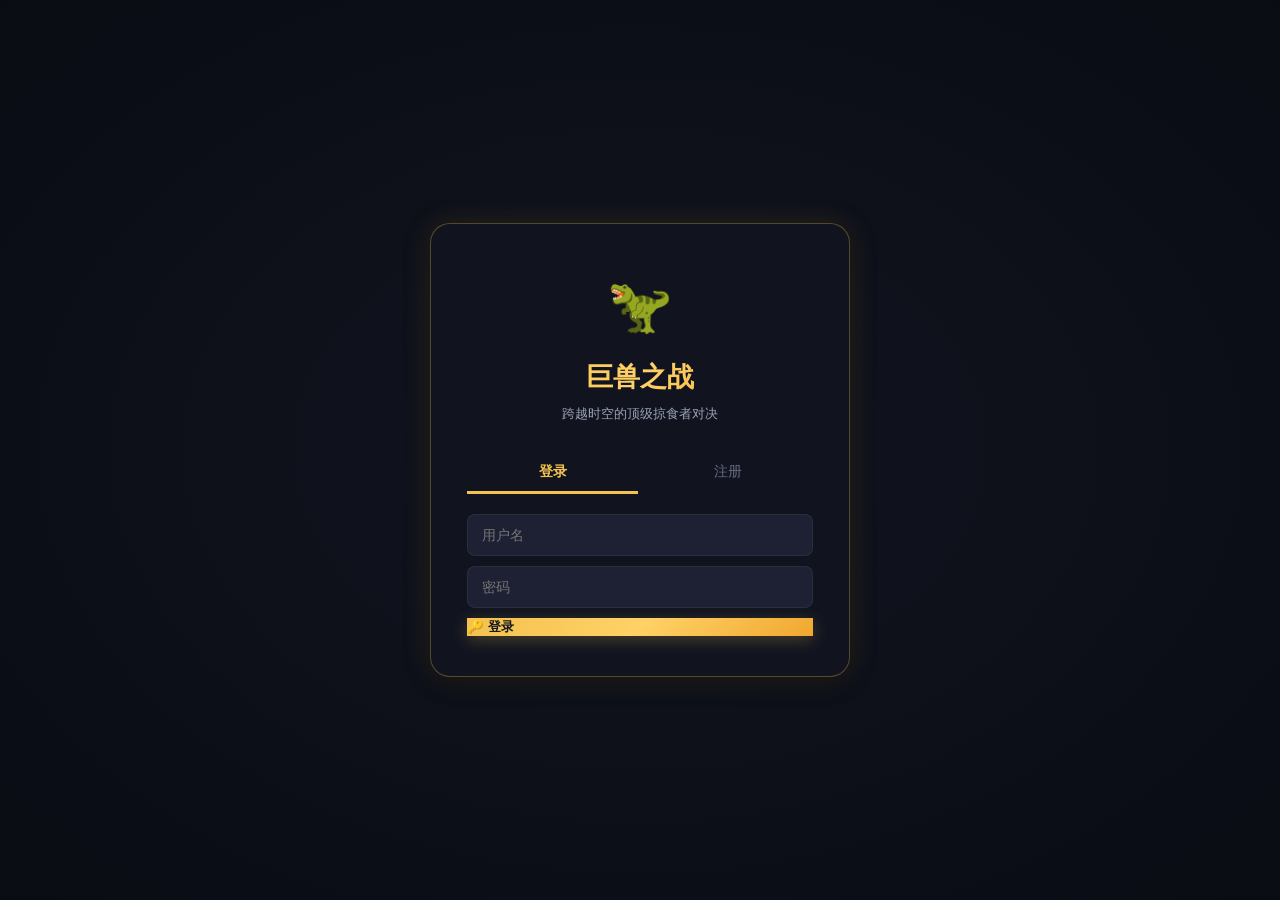
==== beast-arena/static/index.html @ bc4ee83c "Add files via upload" ====
<!DOCTYPE html>
<html lang="zh-CN">
<head>
<meta charset="UTF-8">
<meta name="viewport" content="width=device-width, initial-scale=1.0">
<title>🦖 巨兽之战 · Beast Arena</title>
<link rel="stylesheet" href="style.css">
</head>
<body>
<div id="particles"><canvas id="particles-canvas" style="position:fixed;inset:0;z-index:0;pointer-events:none;opacity:0.6;"></canvas></div>
<div id="app">
  <!-- Login overlay -->
  <div id="login-overlay">
    <div class="login-card">
      <div class="login-header">
        <div class="logo-icon">🦖</div>
        <h1>巨兽之战</h1>
        <p class="sub">跨越时空的顶级掠食者对决</p>
      </div>
      <div id="login-form">
        <div class="login-tabs">
          <button class="login-tab active" data-tab="login">登录</button>
          <button class="login-tab" data-tab="register">注册</button>
        </div>
        <div id="login-panel" class="login-panel">
          <input type="text" id="login-username" placeholder="用户名" autocomplete="username">
          <input type="password" id="login-password" placeholder="密码" autocomplete="current-password">
          <button class="btn-primary btn-block" id="login-btn">🔑 登录</button>
          <p class="error-msg" id="login-error"></p>
        </div>
        <div id="register-panel" class="login-panel hidden">
          <input type="text" id="reg-username" placeholder="用户名 (3-20字符)" autocomplete="username">
          <input type="text" id="reg-display" placeholder="显示名称">
          <input type="password" id="reg-password" placeholder="密码 (至少4字符)" autocomplete="new-password">
          <input type="password" id="reg-password2" placeholder="确认密码">
          <div class="emoji-picker-label">选择头像</div>
          <div class="emoji-picker" id="reg-emoji-picker"></div>
          <button class="btn-primary btn-block" id="register-btn">✨ 创建账号</button>
          <p class="error-msg" id="reg-error"></p>
        </div>
      </div>
    </div>
  </div>

  <!-- Main UI (hidden until login) -->
  <div id="main-ui" class="hidden">
    <header id="app-header">
      <div class="header-left">
        <span class="logo-icon">🦖</span>
        <h1>巨兽之战</h1>
      </div>
      <div class="header-center">
        <nav id="main-nav">
          <button class="nav-btn active" data-tab="arena">⚔️ 竞技场</button>
          <button class="nav-btn" data-tab="guide">📖 图鉴</button>
          <button class="nav-btn" data-tab="history">📜 战史</button>
          <button class="nav-btn" data-tab="leaderboard">🏆 排行</button>
          <button class="nav-btn" data-tab="teams">💾 我的编队</button>
        </nav>
      </div>
      <div class="header-right" id="header-player"></div>
    </header>

    <main id="main-content">
      <!-- Arena Tab -->
      <section id="tab-arena" class="tab-panel">
        <div id="arena-container"></div>
      </section>

      <!-- Guide Tab -->
      <section id="tab-guide" class="tab-panel hidden">
        <div id="guide-container"></div>
      </section>

      <!-- History Tab -->
      <section id="tab-history" class="tab-panel hidden">
        <div id="history-container"></div>
      </section>

      <!-- Leaderboard Tab -->
      <section id="tab-leaderboard" class="tab-panel hidden">
        <div id="leaderboard-container"></div>
      </section>

      <!-- My Teams Tab -->
      <section id="tab-teams" class="tab-panel hidden">
        <div id="teams-container"></div>
      </section>
    </main>

    <!-- Battle modal -->
    <div id="battle-modal-overlay" class="modal-overlay hidden"></div>
  </div>
</div>

<script src="game-data.js"></script>
<script src="engine.js"></script>
<script src="ui.js"></script>
<script src="app.js"></script>
</body>
</html>
---- beast-arena/static/style.css ----
/* ═══════════════════════════════════════════
   Beast Arena v2.0 — Style System
   ═══════════════════════════════════════════ */

:root {
  --bg-deep: #0a0c14;
  --bg-panel: #11141f;
  --bg-card: #181b2a;
  --bg-input: #1e2133;
  --bg-hover: #22263b;
  --border-subtle: rgba(255, 255, 255, 0.06);
  --border-gold: rgba(242, 193, 78, 0.3);
  --border-gold-strong: rgba(242, 193, 78, 0.6);
  --text-primary: #e8eaf0;
  --text-secondary: #9aa0b8;
  --text-muted: #666d85;
  --accent: #f2c14e;
  --accent-glow: rgba(242, 193, 78, 0.3);
  --accent-dark: #14161f;
  --success: #4ade80;
  --success-glow: rgba(74, 222, 128, 0.3);
  --danger: #f87171;
  --danger-glow: rgba(248, 113, 113, 0.3);
  --info: #7db8ff;
  --info-glow: rgba(125, 184, 255, 0.3);
  --warning: #fbbf24;
  --gold-gradient: linear-gradient(135deg, #f2c14e, #ffd166, #f0a830);
  --font-mono: 'JetBrains Mono', 'Fira Code', 'Consolas', monospace;
  --radius-sm: 8px;
  --radius: 12px;
  --radius-lg: 16px;
  --radius-xl: 20px;
  --shadow-card: 0 4px 24px rgba(0, 0, 0, 0.4);
  --shadow-gold: 0 0 30px rgba(242, 193, 78, 0.15);
  --transition: 200ms ease;
}

* { box-sizing: border-box; margin: 0; padding: 0; }

html { font-size: 15px; scroll-behavior: smooth; }

body {
  font-family: -apple-system, "Segoe UI", "PingFang SC", "Microsoft YaHei", sans-serif;
  background: var(--bg-deep);
  color: var(--text-primary);
  min-height: 100vh;
  overflow-x: hidden;
  line-height: 1.6;
}

/* ═══════ Particles Canvas ═══════ */
#particles-canvas {
  position: fixed; inset: 0; z-index: 0;
  pointer-events: none; opacity: 0.6;
}

#app { position: relative; z-index: 1; }

/* ═══════ Login Overlay ═══════ */
#login-overlay {
  position: fixed; inset: 0; z-index: 100;
  display: flex; align-items: center; justify-content: center;
  background: radial-gradient(ellipse at center, #11141f 0%, #0a0c14 100%);
  padding: 20px;
}

.login-card {
  background: var(--bg-panel);
  border: 1px solid var(--border-gold);
  border-radius: var(--radius-xl);
  padding: 40px 36px;
  max-width: 420px; width: 100%;
  box-shadow: var(--shadow-card), var(--shadow-gold);
}

.login-header { text-align: center; margin-bottom: 28px; }
.login-header .logo-icon { font-size: 3.5rem; margin-bottom: 8px; }
.login-header h1 {
  font-size: 1.8rem;
  background: var(--gold-gradient);
  -webkit-background-clip: text; -webkit-text-fill-color: transparent;
  background-clip: text;
  font-weight: 800;
}
.login-header .sub { color: var(--text-secondary); font-size: 0.88rem; margin-top: 4px; }

.login-tabs { display: flex; gap: 4px; margin-bottom: 20px; }
.login-tab {
  flex: 1; padding: 10px; border: none; background: transparent;
  color: var(--text-muted); font-size: 0.95rem; cursor: pointer;
  border-bottom: 3px solid transparent; transition: var(--transition);
}
.login-tab.active { color: var(--accent); border-bottom-color: var(--accent); font-weight: 700; }

.login-panel input {
  width: 100%; background: var(--bg-input); color: var(--text-primary);
  border: 1px solid var(--border-subtle); border-radius: var(--radius-sm);
  padding: 12px 14px; font-size: 0.95rem; margin-bottom: 10px;
  transition: var(--transition);
}
.login-panel input:focus {
  outline: none; border-color: var(--accent);
  box-shadow: 0 0 0 3px var(--accent-glow);
}

.emoji-picker-label { color: var(--text-secondary); font-size: 0.85rem; margin: 8px 0 6px; }
.emoji-picker { display: flex; flex-wrap: wrap; gap: 8px; margin-bottom: 10px; }
.emoji-opt {
  width: 40px; height: 40px; display: flex; align-items: center; justify-content: center;
  border-radius: var(--radius-sm); cursor: pointer; font-size: 1.3rem;
  border: 2px solid transparent; transition: var(--transition);
  background: var(--bg-input);
}
.emoji-opt:hover { border-color: var(--border-gold); transform: scale(1.1); }
.emoji-opt.selected { border-color: var(--accent); background: var(--bg-hover); box-shadow: var(--shadow-gold); }

.hidden { display: none !important; }

/* ═══════ Header ═══════ */
#main-ui { min-height: 100vh; }
#app-header {
  display: flex; align-items: center; gap: 20px;
  padding: 14px 28px; background: rgba(17, 20, 31, 0.85);
  backdrop-filter: blur(16px); border-bottom: 1px solid var(--border-gold);
  position: sticky; top: 0; z-index: 50;
}
.header-left { display: flex; align-items: center; gap: 10px; }
.header-left .logo-icon { font-size: 1.8rem; }
.header-left h1 {
  font-size: 1.2rem;
  background: var(--gold-gradient);
  -webkit-background-clip: text; -webkit-text-fill-color: transparent;
  background-clip: text;
  font-weight: 800;
}
.header-center { flex: 1; display: flex; justify-content: center; }
.header-right { display: flex; align-items: center; gap: 12px; flex-shrink: 0; }
.header-right .player-chip {
  display: flex; align-items: center; gap: 8px;
  background: var(--bg-card); border: 1px solid var(--border-subtle);
  border-radius: 999px; padding: 6px 14px 6px 8px;
  font-size: 0.9rem; cursor: pointer; transition: var(--transition);
}
.header-right .player-chip:hover { border-color: var(--border-gold); }
.header-right .player-avatar { font-size: 1.4rem; }
.header-right .level-badge {
  font-size: 0.7rem; background: var(--accent); color: var(--accent-dark);
  border-radius: 999px; padding: 2px 8px; font-weight: 700;
}

#main-nav { display: flex; gap: 2px; }
.nav-btn {
  background: none; border: none; color: var(--text-secondary);
  padding: 8px 16px; font-size: 0.9rem; cursor: pointer;
  border-radius: var(--radius-sm); transition: var(--transition);
  white-space: nowrap;
}
.nav-btn:hover { color: var(--text-primary); background: var(--bg-hover); }
.nav-btn.active { color: var(--accent); background: rgba(242, 193, 78, 0.1); font-weight: 700; }

/* ═══════ Main Content ═══════ */
#main-content {
  max-width: 1200px; margin: 0 auto; padding: 24px 20px 80px;
}
.tab-panel { animation: fadeSlideIn 250ms ease; }

@keyframes fadeSlideIn {
  from { opacity: 0; transform: translateY(8px); }
  to { opacity: 1; transform: translateY(0); }
}

/* ═══════ Cards & Panels ═══════ */
.card {
  background: var(--bg-card); border: 1px solid var(--border-subtle);
  border-radius: var(--radius-lg); padding: 20px 24px;
  margin-bottom: 16px; box-shadow: var(--shadow-card);
}
.card.gold-border { border-color: var(--border-gold); box-shadow: var(--shadow-card), var(--shadow-gold); }
.card-title {
  font-size: 1.05rem; font-weight: 700; color: var(--accent);
  margin-bottom: 12px; display: flex; align-items: center; gap: 8px;
}

/* ═══════ Buttons ═══════ */
.btn {
  display: inline-flex; align-items: center; justify-content: center; gap: 6px;
  padding: 10px 20px; border-radius: var(--radius); font-size: 0.9rem;
  cursor: pointer; transition: all var(--transition); border: 1px solid var(--border-gold);
  background: transparent; color: var(--accent); font-weight: 600;
  user-select: none; white-space: nowrap;
}
.btn:hover:not(:disabled) { background: rgba(242, 193, 78, 0.12); transform: translateY(-1px); }
.btn:active:not(:disabled) { transform: translateY(0); }
.btn:disabled { opacity: 0.35; cursor: not-allowed; }

.btn-primary {
  background: var(--gold-gradient); color: var(--accent-dark);
  border: none; font-weight: 700;
  box-shadow: 0 4px 16px rgba(242, 193, 78, 0.25);
}
.btn-primary:hover:not(:disabled) {
  background: linear-gradient(135deg, #fdd066, #ffe08a, #f5b840);
  box-shadow: 0 6px 24px rgba(242, 193, 78, 0.4);
}

.btn-danger { color: var(--danger); border-color: var(--danger-glow); }
.btn-danger:hover:not(:disabled) { background: rgba(248, 113, 113, 0.1); }

.btn-sm { padding: 6px 14px; font-size: 0.82rem; border-radius: var(--radius-sm); }
.btn-lg { padding: 14px 32px; font-size: 1.05rem; }

.btn-block { display: flex; width: 100%; }
.btn-row { display: flex; gap: 10px; flex-wrap: wrap; margin: 12px 0; }
.btn-row .btn { flex: 1; min-width: 120px; margin: 0; }

/* ═══════ Form Controls ═══════ */
.select-box {
  width: 100%; background: var(--bg-input); color: var(--text-primary);
  border: 1px solid var(--border-subtle); border-radius: var(--radius-sm);
  padding: 10px 12px; font-size: 0.92rem; transition: var(--transition);
  -webkit-appearance: none; appearance: none; cursor: pointer;
}
.select-box:focus { outline: none; border-color: var(--accent); box-shadow: 0 0 0 3px var(--accent-glow); }

.field-label {
  display: block; color: var(--text-secondary); font-size: 0.82rem;
  margin: 12px 0 4px; font-weight: 600; text-transform: uppercase; letter-spacing: 0.5px;
}

.radio-group { display: flex; flex-wrap: wrap; gap: 6px; margin: 6px 0; }
.radio-pill {
  display: inline-flex; align-items: center; gap: 4px;
  padding: 7px 14px; border-radius: 999px; cursor: pointer;
  border: 1px solid var(--border-subtle); color: var(--text-secondary);
  background: var(--bg-input); font-size: 0.85rem;
  transition: var(--transition); user-select: none;
}
.radio-pill:hover { border-color: var(--border-gold); }
.radio-pill.active {
  color: var(--accent-dark); background: var(--accent);
  border-color: var(--accent); font-weight: 700;
}
.radio-pill input { display: none; }

/* ═══════ Step Track ═══════ */
.step-track { display: flex; gap: 8px; margin: 8px 0 20px; flex-wrap: wrap; }
.step-dot {
  width: 32px; height: 32px; border-radius: 50%;
  display: flex; align-items: center; justify-content: center;
  font-size: 0.78rem; font-weight: 700;
  border: 2px solid var(--border-subtle); color: var(--text-muted);
  background: var(--bg-input); transition: var(--transition);
}
.step-dot.done { border-color: var(--accent); background: var(--accent); color: var(--accent-dark); }
.step-dot.active { border-color: var(--accent); color: var(--accent); box-shadow: 0 0 12px var(--accent-glow); }
.step-sep { flex: 1; min-width: 20px; max-width: 60px; height: 2px; background: var(--border-subtle); align-self: center; }
.step-sep.done { background: var(--accent); }

/* ═══════ Alerts ═══════ */
.alert {
  border-radius: var(--radius); padding: 12px 18px; margin: 10px 0;
  border: 1px solid; font-size: 0.9rem; line-height: 1.6;
}
.alert-info { background: rgba(125, 184, 255, 0.08); border-color: var(--info-glow); color: var(--info); }
.alert-success { background: rgba(74, 222, 128, 0.08); border-color: var(--success-glow); color: var(--success); }
.alert-warning { background: rgba(251, 191, 36, 0.08); border-color: rgba(251, 191, 36, 0.4); color: var(--warning); }
.alert-error { background: rgba(248, 113, 113, 0.08); border-color: var(--danger-glow); color: var(--danger); }

/* ═══════ Beast Cards ═══════ */
.beast-grid { display: grid; grid-template-columns: repeat(auto-fill, minmax(240px, 1fr)); gap: 14px; margin: 12px 0; }
.beast-card {
  background: var(--bg-card); border: 1px solid var(--border-subtle);
  border-radius: var(--radius); padding: 16px 18px; cursor: pointer;
  transition: all var(--transition); position: relative; overflow: hidden;
}
.beast-card:hover { border-color: var(--border-gold); transform: translateY(-2px); box-shadow: var(--shadow-gold); }
.beast-card.selected { border-color: var(--accent); box-shadow: 0 0 20px var(--accent-glow); }
.beast-card .bc-header { display: flex; justify-content: space-between; align-items: flex-start; margin-bottom: 8px; }
.beast-card .bc-name { font-size: 1rem; font-weight: 700; color: var(--text-primary); }
.beast-card .bc-category { font-size: 0.75rem; color: var(--text-muted); }
.beast-card .bc-era { font-size: 0.75rem; color: var(--accent); }
.beast-card .bc-stats { display: flex; gap: 6px; flex-wrap: wrap; margin-top: 8px; }
.beast-card .stat-mini {
  font-size: 0.7rem; padding: 2px 8px; border-radius: 999px;
  background: rgba(255, 255, 255, 0.04); color: var(--text-secondary);
}
.beast-card .bc-habitat {
  position: absolute; top: 10px; right: 10px; font-size: 0.68rem;
  padding: 2px 8px; border-radius: 999px; font-weight: 700;
}
.habitat-land { background: rgba(74, 222, 128, 0.2); color: var(--success); }
.habitat-sea { background: rgba(125, 184, 255, 0.2); color: var(--info); }
.habitat-amphib { background: rgba(251, 191, 36, 0.2); color: var(--warning); }

/* ═══════ Picker (team selection) ═══════ */
.picker-search {
  width: 100%; background: var(--bg-input); color: var(--text-primary);
  border: 1px solid var(--border-subtle); border-radius: var(--radius-sm);
  padding: 10px 14px; margin: 8px 0; font-size: 0.9rem;
}
.picker-search:focus { outline: none; border-color: var(--accent); }
.picker-grid {
  display: grid; grid-template-columns: repeat(auto-fill, minmax(220px, 1fr)); gap: 8px;
  max-height: 400px; overflow-y: auto; padding: 4px;
  border: 1px solid var(--border-subtle); border-radius: var(--radius);
  margin: 8px 0;
}
.picker-row {
  display: flex; align-items: center; gap: 10px; padding: 8px 12px;
  border-radius: var(--radius-sm); cursor: pointer;
  transition: var(--transition); background: var(--bg-input);
  border: 2px solid transparent;
}
.picker-row:hover { background: var(--bg-hover); }
.picker-row.checked { border-color: var(--accent); background: rgba(242, 193, 78, 0.08); }
.picker-row input { accent-color: var(--accent); }
.picker-row .heavy-tag { color: var(--warning); font-size: 0.72rem; margin-left: auto; }
.picker-summary { font-size: 0.85rem; color: var(--text-secondary); margin: 8px 0; }

/* ═══════ Two Column ═══════ */
.two-col { display: grid; grid-template-columns: 1fr 1fr; gap: 20px; margin: 12px 0; }
@media (max-width: 768px) { .two-col { grid-template-columns: 1fr; } }

.roster-item {
  display: flex; align-items: center; gap: 10px; padding: 10px 14px;
  border-bottom: 1px solid var(--border-subtle); font-size: 0.9rem;
}
.roster-item:last-child { border-bottom: none; }

/* ═══════ Radar Chart ═══════ */
.radar-wrap { text-align: center; margin: 16px 0; }
.radar-title { color: var(--accent); font-weight: 700; margin-bottom: 8px; font-size: 0.95rem; }
.radar-svg { width: 100%; max-width: 360px; display: block; margin: 0 auto; }
.radar-grid { fill: none; stroke: rgba(255, 255, 255, 0.08); stroke-width: 1; }
.radar-axis { stroke: rgba(255, 255, 255, 0.12); stroke-width: 1; }
.radar-label { fill: var(--text-muted); font-size: 11px; }
.radar-data { fill: rgba(242, 193, 78, 0.35); stroke: var(--accent); stroke-width: 2.5; }
.radar-dot { fill: var(--accent); }
.radar-empty { color: var(--text-muted); padding: 40px; text-align: center; font-style: italic; }

/* ═══════ HP Bars ═══════ */
.hp-chart { margin: 14px 0; }
.hp-row { display: flex; align-items: center; gap: 12px; margin: 6px 0; }
.hp-name { flex: 0 0 120px; font-size: 0.85rem; text-align: right; white-space: nowrap; overflow: hidden; text-overflow: ellipsis; }
.hp-bar-wrap { flex: 1; background: rgba(255, 255, 255, 0.06); border-radius: 6px; height: 18px; overflow: hidden; }
.hp-bar-fill { height: 100%; border-radius: 6px 0 0 6px; transition: width 350ms ease; }
.hp-num { flex: 0 0 100px; font-size: 0.78rem; color: var(--text-muted); font-variant-numeric: tabular-nums; }

/* ═══════ Formation / Stance rows ═══════ */
.role-row {
  display: flex; justify-content: space-between; align-items: center;
  gap: 12px; flex-wrap: wrap; padding: 8px 0;
  border-bottom: 1px dashed var(--border-subtle);
}
.role-label { flex: 1; min-width: 200px; font-size: 0.9rem; }

/* ═══════ Battle Log ═══════ */
.log-box {
  background: rgba(0, 0, 0, 0.3); border-radius: var(--radius);
  padding: 14px 18px; max-height: 450px; overflow-y: auto;
  margin: 12px 0; font-family: var(--font-mono); font-size: 0.82rem;
  line-height: 1.7;
}
.log-line { margin: 3px 0; white-space: pre-wrap; color: var(--text-secondary); }
.event-card {
  border: 1px solid var(--accent); border-radius: var(--radius-sm);
  padding: 12px 16px; margin: 8px 0;
  background: rgba(242, 193, 78, 0.06); color: #f5e9c8;
}

/* ═══════ Modal ═══════ */
.modal-overlay {
  position: fixed; inset: 0; z-index: 200;
  background: rgba(5, 6, 9, 0.82); backdrop-filter: blur(4px);
  display: flex; align-items: center; justify-content: center;
  padding: 20px;
}
.modal-card {
  background: var(--bg-panel); border: 1px solid var(--border-gold-strong);
  border-radius: var(--radius-xl); padding: 24px 28px;
  max-width: 580px; width: 100%; max-height: 80vh;
  display: flex; flex-direction: column;
  box-shadow: 0 24px 80px rgba(0, 0, 0, 0.7);
}

/* ═══════ Stats Grid ═══════ */
.stats-grid { display: grid; grid-template-columns: repeat(auto-fit, minmax(140px, 1fr)); gap: 10px; margin: 12px 0; }
.stat-card {
  background: var(--bg-card); border: 1px solid var(--border-subtle);
  border-radius: var(--radius); padding: 14px; text-align: center;
}
.stat-value { font-size: 1.5rem; font-weight: 800; }
.stat-value.gold { color: var(--accent); }
.stat-label { font-size: 0.75rem; color: var(--text-muted); margin-top: 2px; }

/* ═══════ Leaderboard Table ═══════ */
.lb-table { width: 100%; border-collapse: collapse; font-size: 0.9rem; }
.lb-table th {
  text-align: left; padding: 10px 14px; color: var(--text-muted);
  font-weight: 600; font-size: 0.8rem; text-transform: uppercase;
  border-bottom: 1px solid var(--border-subtle);
}
.lb-table td {
  padding: 12px 14px; border-bottom: 1px solid var(--border-subtle);
}
.lb-table tr:hover td { background: var(--bg-hover); }
.lb-rank { font-weight: 800; font-size: 1.1rem; }
.lb-rank.top1 { color: #ffd700; }
.lb-rank.top2 { color: #c0c0c0; }
.lb-rank.top3 { color: #cd7f32; }

/* ═══════ Rules Panel ═══════ */
.rules-panel {
  background: rgba(125, 184, 255, 0.04); border: 1px solid var(--info-glow);
  border-radius: var(--radius); padding: 12px 18px; margin-bottom: 16px;
}
.rules-panel summary { cursor: pointer; color: var(--info); font-weight: 700; font-size: 0.9rem; }
.rules-panel p { font-size: 0.85rem; color: var(--text-secondary); margin: 5px 0; line-height: 1.6; }

/* ═══════ Battle Flow Controls ═══════ */
.battle-setup-grid { display: grid; grid-template-columns: 1fr 1fr; gap: 20px; margin: 14px 0; }
@media (max-width: 768px) { .battle-setup-grid { grid-template-columns: 1fr; } }
.setup-section h4 { color: var(--accent); margin-bottom: 8px; font-size: 0.95rem; }
.stance-cards { display: grid; grid-template-columns: 1fr 1fr; gap: 8px; margin: 8px 0; }
.stance-card {
  padding: 12px; border-radius: var(--radius); cursor: pointer;
  border: 2px solid var(--border-subtle); background: var(--bg-card);
  transition: var(--transition); text-align: center;
}
.stance-card:hover { border-color: var(--border-gold); }
.stance-card.active { border-color: var(--accent); box-shadow: 0 0 16px var(--accent-glow); }
.stance-card .sc-icon { font-size: 1.5rem; }
.stance-card .sc-name { font-weight: 700; font-size: 0.9rem; margin: 4px 0; }
.stance-card .sc-desc { font-size: 0.72rem; color: var(--text-muted); }

/* ═══════ Animations ═══════ */
@keyframes pulse-gold {
  0%, 100% { box-shadow: 0 0 8px var(--accent-glow); }
  50% { box-shadow: 0 0 24px rgba(242, 193, 78, 0.5); }
}

.pulse { animation: pulse-gold 2s ease-in-out infinite; }

@keyframes victory {
  0% { transform: scale(1); }
  50% { transform: scale(1.03); }
  100% { transform: scale(1); }
}
.victory-card { animation: victory 0.6s ease; }

.slide-in { animation: fadeSlideIn 300ms ease; }

/* ═══════ Scrollbar ═══════ */
::-webkit-scrollbar { width: 6px; }
::-webkit-scrollbar-track { background: transparent; }
::-webkit-scrollbar-thumb { background: var(--border-subtle); border-radius: 3px; }
::-webkit-scrollbar-thumb:hover { background: var(--border-gold); }

/* ═══════ Tooltip ═══════ */
[data-tooltip] { position: relative; }
[data-tooltip]:hover::after {
  content: attr(data-tooltip); position: absolute; bottom: 120%; left: 50%;
  transform: translateX(-50%); white-space: nowrap;
  background: var(--bg-card); color: var(--text-primary);
  padding: 4px 10px; border-radius: var(--radius-sm); font-size: 0.78rem;
  border: 1px solid var(--border-gold); pointer-events: none; z-index: 10;
}

/* ═══════ Responsive ═══════ */
@media (max-width: 860px) {
  #app-header { flex-wrap: wrap; gap: 10px; padding: 10px 16px; }
  #main-nav { order: 3; width: 100%; justify-content: center; flex-wrap: wrap; }
  .nav-btn { padding: 6px 12px; font-size: 0.8rem; }
  .beast-grid { grid-template-columns: repeat(auto-fill, minmax(180px, 1fr)); }
}
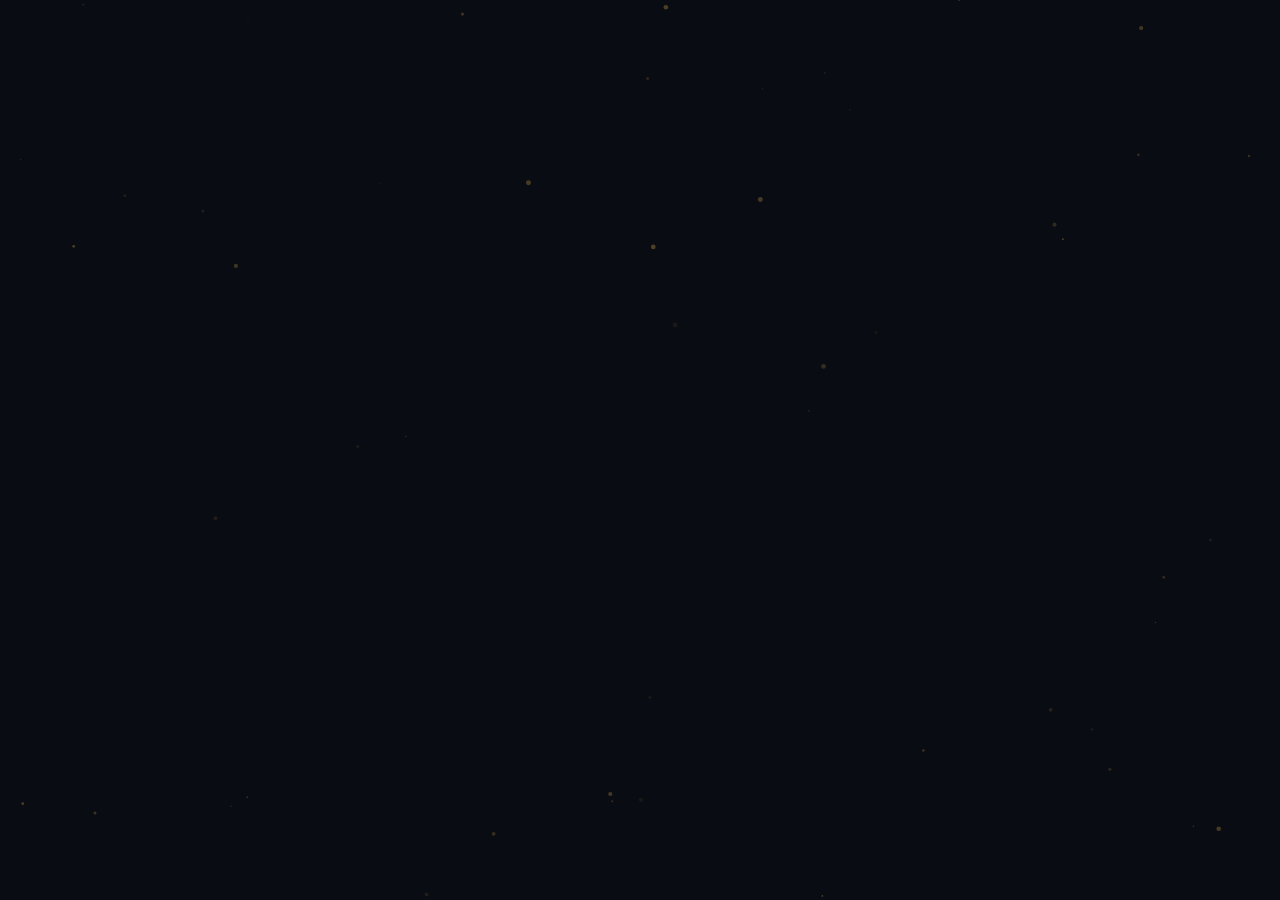
==== commit d7092a31: "Add files via upload" ====
--- a/beast-arena/static/index.html
+++ b/beast-arena/static/index.html
@@ -3,99 +3,16 @@
 <head>
 <meta charset="UTF-8">
 <meta name="viewport" content="width=device-width, initial-scale=1.0">
-<title>🦖 巨兽之战 · Beast Arena</title>
+<title>🦖 巨兽之战 · Beast Arena — 生存挑战</title>
 <link rel="stylesheet" href="style.css">
+<link rel="stylesheet" href="game.css">
 </head>
 <body>
 <div id="particles"><canvas id="particles-canvas" style="position:fixed;inset:0;z-index:0;pointer-events:none;opacity:0.6;"></canvas></div>
-<div id="app">
-  <!-- Login overlay -->
-  <div id="login-overlay">
-    <div class="login-card">
-      <div class="login-header">
-        <div class="logo-icon">🦖</div>
-        <h1>巨兽之战</h1>
-        <p class="sub">跨越时空的顶级掠食者对决</p>
-      </div>
-      <div id="login-form">
-        <div class="login-tabs">
-          <button class="login-tab active" data-tab="login">登录</button>
-          <button class="login-tab" data-tab="register">注册</button>
-        </div>
-        <div id="login-panel" class="login-panel">
-          <input type="text" id="login-username" placeholder="用户名" autocomplete="username">
-          <input type="password" id="login-password" placeholder="密码" autocomplete="current-password">
-          <button class="btn-primary btn-block" id="login-btn">🔑 登录</button>
-          <p class="error-msg" id="login-error"></p>
-        </div>
-        <div id="register-panel" class="login-panel hidden">
-          <input type="text" id="reg-username" placeholder="用户名 (3-20字符)" autocomplete="username">
-          <input type="text" id="reg-display" placeholder="显示名称">
-          <input type="password" id="reg-password" placeholder="密码 (至少4字符)" autocomplete="new-password">
-          <input type="password" id="reg-password2" placeholder="确认密码">
-          <div class="emoji-picker-label">选择头像</div>
-          <div class="emoji-picker" id="reg-emoji-picker"></div>
-          <button class="btn-primary btn-block" id="register-btn">✨ 创建账号</button>
-          <p class="error-msg" id="reg-error"></p>
-        </div>
-      </div>
-    </div>
-  </div>
-
-  <!-- Main UI (hidden until login) -->
-  <div id="main-ui" class="hidden">
-    <header id="app-header">
-      <div class="header-left">
-        <span class="logo-icon">🦖</span>
-        <h1>巨兽之战</h1>
-      </div>
-      <div class="header-center">
-        <nav id="main-nav">
-          <button class="nav-btn active" data-tab="arena">⚔️ 竞技场</button>
-          <button class="nav-btn" data-tab="guide">📖 图鉴</button>
-          <button class="nav-btn" data-tab="history">📜 战史</button>
-          <button class="nav-btn" data-tab="leaderboard">🏆 排行</button>
-          <button class="nav-btn" data-tab="teams">💾 我的编队</button>
-        </nav>
-      </div>
-      <div class="header-right" id="header-player"></div>
-    </header>
-
-    <main id="main-content">
-      <!-- Arena Tab -->
-      <section id="tab-arena" class="tab-panel">
-        <div id="arena-container"></div>
-      </section>
-
-      <!-- Guide Tab -->
-      <section id="tab-guide" class="tab-panel hidden">
-        <div id="guide-container"></div>
-      </section>
-
-      <!-- History Tab -->
-      <section id="tab-history" class="tab-panel hidden">
-        <div id="history-container"></div>
-      </section>
-
-      <!-- Leaderboard Tab -->
-      <section id="tab-leaderboard" class="tab-panel hidden">
-        <div id="leaderboard-container"></div>
-      </section>
-
-      <!-- My Teams Tab -->
-      <section id="tab-teams" class="tab-panel hidden">
-        <div id="teams-container"></div>
-      </section>
-    </main>
-
-    <!-- Battle modal -->
-    <div id="battle-modal-overlay" class="modal-overlay hidden"></div>
-  </div>
-</div>
-
+<div id="app"></div>
 <script src="game-data.js"></script>
 <script src="engine.js"></script>
 <script src="ui.js"></script>
 <script src="app.js"></script>
 </body>
-</html>
+</html>
--- a/beast-arena/static/game.css
+++ b/beast-arena/static/game.css
@@ -0,0 +1,344 @@
+/**
+ * Beast Arena: Roguelike Survival — Game CSS
+ */
+
+/* ═══════ Beast Select Screen ═══════ */
+#select-overlay {
+  min-height: 100vh;
+  display: flex; align-items: flex-start; justify-content: center;
+  padding: 30px 20px;
+}
+.select-screen { max-width: 1100px; width: 100%; }
+.select-header { text-align: center; margin-bottom: 24px; }
+.select-header h1 { font-size: 2.4rem; margin-bottom: 6px; }
+.select-header .sub { color: var(--text-secondary); font-size: 1rem; }
+
+.gold-text {
+  background: var(--gold-gradient);
+  -webkit-background-clip: text; -webkit-text-fill-color: transparent;
+  background-clip: text; font-weight: 900;
+}
+
+.search-big {
+  width: 100%; max-width: 500px; margin: 0 auto 12px; display: block;
+  padding: 14px 20px; font-size: 1.05rem;
+  background: var(--bg-input); color: var(--text-primary);
+  border: 2px solid var(--border-subtle); border-radius: var(--radius-lg);
+  transition: all var(--transition);
+}
+.search-big:focus { outline: none; border-color: var(--accent); box-shadow: 0 0 0 4px var(--accent-glow); }
+
+.select-controls { text-align: center; margin-bottom: 20px; }
+.select-controls .radio-group { justify-content: center; }
+
+.select-summary { text-align: center; color: var(--text-secondary); font-size: 0.9rem; margin: 8px 0; }
+
+.beast-select-grid {
+  display: grid; grid-template-columns: repeat(auto-fill, minmax(200px, 1fr));
+  gap: 10px; max-height: 450px; overflow-y: auto;
+  padding: 8px; border-radius: var(--radius-lg);
+  background: var(--bg-card); border: 1px solid var(--border-subtle);
+  margin-bottom: 20px;
+}
+
+.beast-option {
+  display: flex; align-items: center; gap: 10px;
+  padding: 10px 14px; border-radius: var(--radius);
+  cursor: pointer; transition: all var(--transition);
+  background: var(--bg-input); border: 2px solid transparent;
+  font-size: 0.88rem;
+}
+.beast-option:hover { border-color: var(--border-gold); background: var(--bg-hover); transform: translateY(-1px); }
+.beast-option.selected { border-color: var(--accent); background: rgba(242,193,78,0.12); box-shadow: 0 0 16px var(--accent-glow); }
+.beast-option .bo-name { flex: 1; font-weight: 700; color: var(--text-primary); }
+.beast-option .bo-cat { font-size: 0.72rem; color: var(--text-muted); }
+.beast-option .bo-weight { font-size: 0.7rem; color: var(--accent); white-space: nowrap; }
+
+/* Beast Preview Card */
+.beast-preview {
+  background: var(--bg-card); border: 2px solid var(--border-gold);
+  border-radius: var(--radius-xl); padding: 24px;
+  min-height: 200px;
+}
+.beast-preview .preview-header { display: flex; align-items: center; gap: 16px; margin-bottom: 16px; }
+.beast-preview .preview-icon { font-size: 4rem; }
+.beast-preview .preview-name { font-size: 1.5rem; font-weight: 800; }
+.beast-preview .preview-sub { color: var(--text-secondary); font-size: 0.9rem; }
+.beast-preview .preview-stats { display: grid; grid-template-columns: repeat(3,1fr); gap: 8px; margin: 12px 0; }
+.beast-preview .preview-stat { text-align: center; padding: 8px; border-radius: var(--radius-sm); background: var(--bg-input); }
+.beast-preview .preview-stat .ps-label { font-size: 0.7rem; color: var(--text-muted); }
+.beast-preview .preview-stat .ps-value { font-size: 1.1rem; font-weight: 700; color: var(--accent); }
+
+.ability-preview { display: flex; gap: 8px; flex-wrap: wrap; margin: 8px 0; }
+.ability-tag {
+  display: flex; align-items: center; gap: 4px;
+  padding: 4px 10px; border-radius: 999px; font-size: 0.78rem;
+  background: var(--bg-input); border: 1px solid var(--border-subtle);
+}
+.passive-preview {
+  padding: 8px 12px; border-radius: var(--radius-sm);
+  background: rgba(242,193,78,0.08); border: 1px dashed var(--border-gold);
+  font-size: 0.82rem; display: flex; align-items: center; gap: 6px;
+}
+
+.select-start-btn {
+  margin-top: 16px;
+  width: 100%;
+  padding: 16px 32px;
+  font-size: 1.2rem;
+  font-weight: 800;
+  background: var(--gold-gradient);
+  color: var(--accent-dark);
+  border: none;
+  border-radius: var(--radius-lg);
+  cursor: pointer;
+  box-shadow: 0 6px 30px rgba(242,193,78,0.3);
+  transition: all var(--transition);
+}
+.select-start-btn:hover {
+  transform: translateY(-2px);
+  box-shadow: 0 8px 40px rgba(242,193,78,0.5);
+}
+
+/* ═══════ Game UI Layout ═══════ */
+#game-header {
+  display: flex; align-items: center; justify-content: space-between;
+  padding: 12px 24px;
+  background: rgba(17,20,31,0.9); backdrop-filter: blur(12px);
+  border-bottom: 1px solid var(--border-gold);
+  position: sticky; top: 0; z-index: 40; gap: 16px;
+}
+#phase-display {
+  display: flex; align-items: center; gap: 8px;
+  font-size: 1.1rem; font-weight: 700;
+}
+#phase-icon { font-size: 1.5rem; }
+
+.resource-badge {
+  display: flex; align-items: center; gap: 6px;
+  background: var(--bg-card); border: 1px solid var(--border-subtle);
+  border-radius: 999px; padding: 6px 14px;
+  font-weight: 700; font-size: 0.9rem;
+}
+
+/* ═══════ Game Main Area ═══════ */
+#game-main {
+  display: grid;
+  grid-template-columns: 280px 1fr 280px;
+  gap: 16px;
+  padding: 16px 20px;
+  min-height: calc(100vh - 120px);
+  max-width: 1400px; margin: 0 auto;
+}
+@media (max-width: 1000px) {
+  #game-main { grid-template-columns: 1fr; }
+}
+
+/* ═══════ Panels ═══════ */
+.game-panel { min-width: 0; }
+
+/* ═══════ Player Card ═══════ */
+.player-card {
+  background: linear-gradient(180deg, rgba(52,152,219,0.1) 0%, var(--bg-card) 100%);
+  border: 1px solid var(--border-subtle);
+  border-radius: var(--radius-lg);
+  padding: 16px;
+  position: sticky; top: 80px;
+}
+.unit-portrait { display: flex; align-items: center; gap: 12px; margin-bottom: 12px; }
+.portrait-icon { font-size: 3rem; flex-shrink: 0; }
+.portrait-info h3 { font-size: 1.1rem; margin: 0; color: var(--text-primary); }
+
+.hp-section { margin: 8px 0; }
+.hp-bar-large {
+  position: relative; height: 32px; background: rgba(255,255,255,0.06);
+  border-radius: 8px; overflow: hidden;
+}
+.hp-bar-fill-large {
+  position: absolute; left: 0; top: 0; height: 100%;
+  border-radius: 8px; transition: width 0.4s ease;
+}
+.shield-bar {
+  position: absolute; left: 0; top: 0; height: 100%;
+  background: linear-gradient(90deg, rgba(125,184,255,0.5), rgba(125,184,255,0.7));
+  border-radius: 8px; transition: width 0.4s ease;
+}
+.hp-text {
+  position: absolute; inset: 0;
+  display: flex; align-items: center; justify-content: center;
+  font-weight: 800; font-size: 0.85rem; text-shadow: 0 1px 4px rgba(0,0,0,0.6);
+  z-index: 1;
+}
+
+.stats-row { display: grid; grid-template-columns: repeat(4,1fr); gap: 4px; margin: 8px 0; }
+.stat-chip {
+  text-align: center; padding: 6px 4px; border-radius: var(--radius-sm);
+  background: var(--bg-input); font-size: 0.72rem;
+}
+.stat-chip .sc-val { font-weight: 800; color: var(--accent); font-size: 0.9rem; }
+.stat-chip .sc-lbl { color: var(--text-muted); font-size: 0.65rem; }
+
+.combo-section {
+  display: flex; align-items: center; gap: 8px;
+  margin: 10px 0; font-size: 0.78rem; color: var(--text-secondary);
+}
+.combo-meter {
+  flex: 1; height: 8px; background: rgba(255,255,255,0.08); border-radius: 4px; overflow: hidden;
+}
+.combo-fill {
+  height: 100%; border-radius: 4px; transition: width 0.3s ease;
+  background: linear-gradient(90deg, var(--warning), #ff6b35);
+}
+#combo-count { font-weight: 800; color: var(--warning); }
+
+.buffs-row { display: flex; flex-wrap: wrap; gap: 4px; margin-top: 8px; }
+.buff-tag {
+  display: flex; align-items: center; gap: 3px;
+  padding: 3px 8px; border-radius: 999px; font-size: 0.7rem;
+  background: rgba(74,222,128,0.12); border: 1px solid rgba(74,222,128,0.3); color: var(--success);
+}
+.buff-tag.debuff {
+  background: rgba(248,113,113,0.12); border-color: rgba(248,113,113,0.3); color: var(--danger);
+}
+
+/* ═══════ Enemy Cards ═══════ */
+#enemy-cards { display: flex; flex-direction: column; gap: 8px; position: sticky; top: 80px; }
+.enemy-card {
+  background: linear-gradient(180deg, rgba(231,76,60,0.08) 0%, var(--bg-card) 100%);
+  border: 1px solid var(--border-subtle); border-radius: var(--radius); padding: 12px;
+  transition: all var(--transition);
+}
+.enemy-card.targeted { border-color: var(--accent); box-shadow: 0 0 12px var(--accent-glow); }
+.enemy-card.dead { opacity: 0.4; }
+.enemy-card .ec-header { display: flex; align-items: center; gap: 8px; margin-bottom: 6px; }
+.enemy-card .ec-icon { font-size: 1.8rem; }
+.enemy-card .ec-name { font-weight: 700; font-size: 0.9rem; }
+.enemy-card .ec-level { font-size: 0.7rem; color: var(--accent); }
+.enemy-card .ec-hp-bar {
+  height: 12px; background: rgba(255,255,255,0.06); border-radius: 4px; overflow: hidden; margin: 4px 0;
+}
+.enemy-card .ec-hp-fill {
+  height: 100%; border-radius: 4px; transition: width 0.3s ease;
+  background: linear-gradient(90deg, #e74c3c, #c0392b);
+}
+
+/* ═══════ Battle Log ═══════ */
+.log-panel {
+  background: rgba(0,0,0,0.25); border-radius: var(--radius-lg);
+  border: 1px solid var(--border-subtle); height: calc(100vh - 160px); overflow-y: auto;
+  padding: 14px;
+}
+.log-inner { font-size: 0.82rem; line-height: 1.7; color: var(--text-secondary); }
+.log-entry { margin: 3px 0; padding: 3px 0; border-bottom: 1px solid rgba(255,255,255,0.03); animation: fadeSlideIn 200ms ease; }
+.log-entry.player-action { color: #3498db; }
+.log-entry.enemy-action { color: #e74c3c; }
+.log-entry.event { color: var(--accent); font-weight: 700; }
+.log-entry.kill { color: var(--success); font-weight: 700; }
+
+/* ═══════ Action Bar ═══════ */
+#action-bar {
+  position: fixed; bottom: 0; left: 0; right: 0; z-index: 50;
+  background: rgba(10,12,20,0.95); backdrop-filter: blur(16px);
+  border-top: 2px solid var(--border-gold);
+  padding: 12px 20px;
+}
+.actions-inner {
+  display: flex; gap: 10px; max-width: 1200px; margin: 0 auto;
+  justify-content: center; flex-wrap: wrap;
+}
+
+.action-btn {
+  display: flex; flex-direction: column; align-items: center; gap: 4px;
+  padding: 10px 18px; border-radius: var(--radius-lg);
+  cursor: pointer; transition: all var(--transition);
+  border: 2px solid var(--border-subtle); background: var(--bg-card);
+  color: var(--text-primary); min-width: 90px; user-select: none;
+}
+.action-btn:hover:not(:disabled) { border-color: var(--accent); background: var(--bg-hover); transform: translateY(-2px); }
+.action-btn:disabled { opacity: 0.35; cursor: not-allowed; }
+.action-btn.primary { border-color: var(--accent); background: rgba(242,193,78,0.12); }
+.action-btn .ab-icon { font-size: 1.4rem; }
+.action-btn .ab-name { font-size: 0.75rem; font-weight: 700; }
+.action-btn .ab-cd { font-size: 0.65rem; color: var(--text-muted); }
+.action-btn.on-cooldown { opacity: 0.5; pointer-events: none; }
+
+/* ═══════ Modal ═══════ */
+.modal-overlay {
+  position: fixed; inset: 0; z-index: 100;
+  background: rgba(5,6,9,0.85); backdrop-filter: blur(4px);
+  display: flex; align-items: center; justify-content: center;
+  padding: 20px;
+}
+.modal-card {
+  background: var(--bg-panel); border: 1px solid var(--border-gold-strong);
+  border-radius: var(--radius-xl); padding: 28px 32px;
+  max-width: 500px; width: 100%; max-height: 80vh; overflow-y: auto;
+  box-shadow: 0 24px 80px rgba(0,0,0,0.7);
+}
+.modal-wide { max-width: 700px; }
+.modal-card h2 { color: var(--accent); text-align: center; margin-bottom: 12px; }
+.modal-card h3 { color: var(--accent); margin-bottom: 8px; }
+
+/* ═══════ Shop Items ═══════ */
+.shop-items { display: flex; flex-direction: column; gap: 6px; margin: 12px 0; }
+.shop-item {
+  display: flex; align-items: center; gap: 12px;
+  padding: 12px 16px; border-radius: var(--radius);
+  background: var(--bg-card); border: 1px solid var(--border-subtle);
+  cursor: pointer; transition: all var(--transition);
+}
+.shop-item:hover { border-color: var(--border-gold); }
+.shop-item .si-icon { font-size: 1.5rem; }
+.shop-item .si-info { flex: 1; }
+.shop-item .si-name { font-weight: 700; }
+.shop-item .si-desc { font-size: 0.78rem; color: var(--text-muted); }
+.shop-item .si-cost { font-weight: 700; color: var(--accent); white-space: nowrap; }
+.shop-item.bought { opacity: 0.5; pointer-events: none; }
+
+/* ═══════ Event Choices ═══════ */
+.event-choices { display: flex; flex-direction: column; gap: 8px; margin: 12px 0; }
+.event-choice {
+  padding: 14px 18px; border-radius: var(--radius);
+  background: var(--bg-card); border: 2px solid var(--border-subtle);
+  cursor: pointer; transition: all var(--transition);
+  text-align: center; font-size: 0.95rem;
+}
+.event-choice:hover { border-color: var(--accent); background: var(--bg-hover); }
+.event-choice .ec-result { font-size: 0.78rem; color: var(--text-muted); margin-top: 4px; }
+
+/* ═══════ Result Overlay ═══════ */
+.result-card {
+  background: var(--bg-panel); border: 2px solid var(--border-gold-strong);
+  border-radius: var(--radius-xl); padding: 40px 32px;
+  max-width: 500px; width: 100%; text-align: center;
+  box-shadow: 0 24px 80px rgba(0,0,0,0.7);
+}
+.result-card .result-icon { font-size: 5rem; margin-bottom: 12px; }
+.result-card h1 { font-size: 2rem; margin-bottom: 8px; }
+.result-card .result-stats { display: grid; grid-template-columns: repeat(3, 1fr); gap: 8px; margin: 16px 0; }
+.result-card .result-stat { padding: 12px; border-radius: var(--radius); background: var(--bg-card); }
+.result-card .result-stat .rs-val { font-size: 1.4rem; font-weight: 800; color: var(--accent); }
+.result-card .result-stat .rs-lbl { font-size: 0.72rem; color: var(--text-muted); }
+.result-card .result-buttons { display: flex; gap: 10px; margin-top: 16px; }
+
+/* ═══════ Animations ═══════ */
+@keyframes shake {
+  0%,100% { transform: translateX(0); }
+  25% { transform: translateX(-6px); }
+  75% { transform: translateX(6px); }
+}
+.shake { animation: shake 0.4s ease; }
+
+@keyframes crit-flash {
+  0% { filter: brightness(1); }
+  50% { filter: brightness(2); }
+  100% { filter: brightness(1); }
+}
+.crit-flash { animation: crit-flash 0.3s ease; }
+
+@keyframes heal-glow {
+  0% { box-shadow: 0 0 0 rgba(74,222,128,0); }
+  50% { box-shadow: 0 0 30px rgba(74,222,128,0.4); }
+  100% { box-shadow: 0 0 0 rgba(74,222,128,0); }
+}
+.heal-glow { animation: heal-glow 0.6s ease; }
